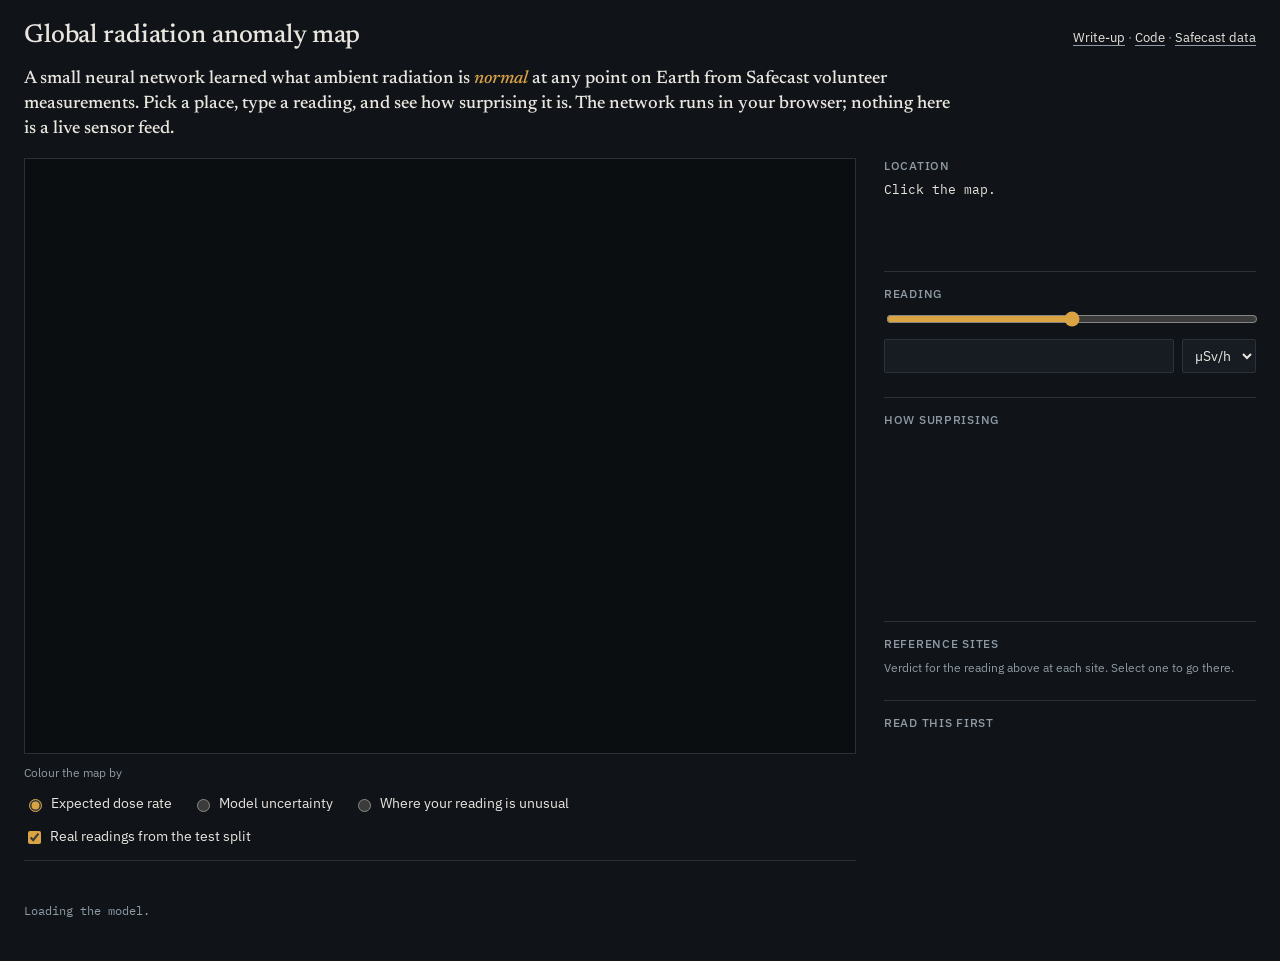
==== demo/index.html @ 501595dc "Add static browser demo: model-coloured map, reading scorer, test-split replay" ====
<!doctype html>
<html lang="en">
<head>
  <meta charset="utf-8">
  <meta name="viewport" content="width=device-width, initial-scale=1">
  <title>Global radiation anomaly map</title>
  <meta name="description" content="A neural network trained on Safecast measurements estimates the normal radiation dose rate anywhere on Earth and scores a reading against it. The model runs in your browser.">
  <link rel="icon" href="data:,">
  <link rel="stylesheet" href="vendor/leaflet/leaflet.css">
  <link rel="stylesheet" href="style.css">
</head>
<body>
  <header class="top">
    <h1>Global radiation anomaly map</h1>
    <p class="meta">
      <a href="https://hsilvosa.com/projects/radiation-anomaly-map/">Write-up</a> &middot;
      <a href="https://github.com/hsilvosa/radioctive-detection-map">Code</a> &middot;
      <a href="https://huggingface.co/datasets/hsilvosa/safecast-radiation">Safecast data</a>
    </p>
  </header>

  <main>
    <p class="lede">
      A small neural network learned what ambient radiation is <em>normal</em> at any point on Earth from
      Safecast volunteer measurements. Pick a place, type a reading, and see how surprising it is. The network
      runs in your browser; nothing here is a live sensor feed.
    </p>

    <div class="stage">
      <section class="mapcol" aria-label="Map">
        <div class="mapbox">
          <div id="map" role="application" aria-label="Interactive map. Click to choose a location."></div>
          <div id="busy" class="busy" hidden>Computing</div>
          <div id="fail" class="busy fail" hidden></div>
        </div>
        <div class="mapbar">
          <fieldset class="modes">
            <legend>Colour the map by</legend>
            <label><input type="radio" name="mode" value="baseline" checked> Expected dose rate</label>
            <label><input type="radio" name="mode" value="uncertainty"> Model uncertainty</label>
            <label><input type="radio" name="mode" value="surprise"> Where your reading is unusual</label>
          </fieldset>
          <label class="check"><input type="checkbox" id="samples-toggle" checked> Real readings from the test split</label>
        </div>
        <div class="legend" id="legend"></div>
        <p class="caption" id="caption">Loading the model.</p>
      </section>

      <aside class="panel">
        <section aria-live="polite">
          <h2>Location</h2>
          <p class="place" id="place">Click the map.</p>
          <p class="sentence" id="expect"></p>
        </section>

        <section>
          <h2>Reading</h2>
          <div class="reading">
            <input type="range" id="reading-range" min="0" max="1000" step="1" aria-label="Reading, logarithmic scale">
            <div class="reading-row">
              <input type="number" id="reading-num" min="0" step="any" inputmode="decimal" aria-label="Reading value">
              <select id="reading-unit" aria-label="Unit">
                <option value="usv">&micro;Sv/h</option>
                <option value="cpm">CPM</option>
              </select>
            </div>
            <div class="chips" id="chips"></div>
          </div>
        </section>

        <section aria-live="polite">
          <h2>How surprising</h2>
          <svg id="chart" viewBox="0 0 340 150" role="img" aria-label="Distribution of expected readings with the current reading marked"></svg>
          <div id="verdict" class="verdict"></div>
        </section>

        <section>
          <h2>Reference sites</h2>
          <p class="hint">Verdict for the reading above at each site. Select one to go there.</p>
          <table class="sites" id="sites"><tbody></tbody></table>
        </section>

        <section class="note">
          <h2>Read this first</h2>
          <p id="limits"></p>
        </section>
      </aside>
    </div>
  </main>

  <script src="vendor/leaflet/leaflet.js"></script>
  <script src="model.js"></script>
  <script src="app.js"></script>
</body>
</html>
---- demo/vendor/leaflet/leaflet.css ----
/* required styles */

.leaflet-pane,
.leaflet-tile,
.leaflet-marker-icon,
.leaflet-marker-shadow,
.leaflet-tile-container,
.leaflet-pane > svg,
.leaflet-pane > canvas,
.leaflet-zoom-box,
.leaflet-image-layer,
.leaflet-layer {
	position: absolute;
	left: 0;
	top: 0;
	}
.leaflet-container {
	overflow: hidden;
	}
.leaflet-tile,
.leaflet-marker-icon,
.leaflet-marker-shadow {
	-webkit-user-select: none;
	   -moz-user-select: none;
	        user-select: none;
	  -webkit-user-drag: none;
	}
/* Prevents IE11 from highlighting tiles in blue */
.leaflet-tile::selection {
	background: transparent;
}
/* Safari renders non-retina tile on retina better with this, but Chrome is worse */
.leaflet-safari .leaflet-tile {
	image-rendering: -webkit-optimize-contrast;
	}
/* hack that prevents hw layers "stretching" when loading new tiles */
.leaflet-safari .leaflet-tile-container {
	width: 1600px;
	height: 1600px;
	-webkit-transform-origin: 0 0;
	}
.leaflet-marker-icon,
.leaflet-marker-shadow {
	display: block;
	}
/* .leaflet-container svg: reset svg max-width decleration shipped in Joomla! (joomla.org) 3.x */
/* .leaflet-container img: map is broken in FF if you have max-width: 100% on tiles */
.leaflet-container .leaflet-overlay-pane svg {
	max-width: none !important;
	max-height: none !important;
	}
.leaflet-container .leaflet-marker-pane img,
.leaflet-container .leaflet-shadow-pane img,
.leaflet-container .leaflet-tile-pane img,
.leaflet-container img.leaflet-image-layer,
.leaflet-container .leaflet-tile {
	max-width: none !important;
	max-height: none !important;
	width: auto;
	padding: 0;
	}

.leaflet-container img.leaflet-tile {
	/* See: https://bugs.chromium.org/p/chromium/issues/detail?id=600120 */
	mix-blend-mode: plus-lighter;
}

.leaflet-container.leaflet-touch-zoom {
	-ms-touch-action: pan-x pan-y;
	touch-action: pan-x pan-y;
	}
.leaflet-container.leaflet-touch-drag {
	-ms-touch-action: pinch-zoom;
	/* Fallback for FF which doesn't support pinch-zoom */
	touch-action: none;
	touch-action: pinch-zoom;
}
.leaflet-container.leaflet-touch-drag.leaflet-touch-zoom {
	-ms-touch-action: none;
	touch-action: none;
}
.leaflet-container {
	-webkit-tap-highlight-color: transparent;
}
.leaflet-container a {
	-webkit-tap-highlight-color: rgba(51, 181, 229, 0.4);
}
.leaflet-tile {
	filter: inherit;
	visibility: hidden;
	}
.leaflet-tile-loaded {
	visibility: inherit;
	}
.leaflet-zoom-box {
	width: 0;
	height: 0;
	-moz-box-sizing: border-box;
	     box-sizing: border-box;
	z-index: 800;
	}
/* workaround for https://bugzilla.mozilla.org/show_bug.cgi?id=888319 */
.leaflet-overlay-pane svg {
	-moz-user-select: none;
	}

.leaflet-pane         { z-index: 400; }

.leaflet-tile-pane    { z-index: 200; }
.leaflet-overlay-pane { z-index: 400; }
.leaflet-shadow-pane  { z-index: 500; }
.leaflet-marker-pane  { z-index: 600; }
.leaflet-tooltip-pane   { z-index: 650; }
.leaflet-popup-pane   { z-index: 700; }

.leaflet-map-pane canvas { z-index: 100; }
.leaflet-map-pane svg    { z-index: 200; }

.leaflet-vml-shape {
	width: 1px;
	height: 1px;
	}
.lvml {
	behavior: url(#default#VML);
	display: inline-block;
	position: absolute;
	}


/* control positioning */

.leaflet-control {
	position: relative;
	z-index: 800;
	pointer-events: visiblePainted; /* IE 9-10 doesn't have auto */
	pointer-events: auto;
	}
.leaflet-top,
.leaflet-bottom {
	position: absolute;
	z-index: 1000;
	pointer-events: none;
	}
.leaflet-top {
	top: 0;
	}
.leaflet-right {
	right: 0;
	}
.leaflet-bottom {
	bottom: 0;
	}
.leaflet-left {
	left: 0;
	}
.leaflet-control {
	float: left;
	clear: both;
	}
.leaflet-right .leaflet-control {
	float: right;
	}
.leaflet-top .leaflet-control {
	margin-top: 10px;
	}
.leaflet-bottom .leaflet-control {
	margin-bottom: 10px;
	}
.leaflet-left .leaflet-control {
	margin-left: 10px;
	}
.leaflet-right .leaflet-control {
	margin-right: 10px;
	}


/* zoom and fade animations */

.leaflet-fade-anim .leaflet-popup {
	opacity: 0;
	-webkit-transition: opacity 0.2s linear;
	   -moz-transition: opacity 0.2s linear;
	        transition: opacity 0.2s linear;
	}
.leaflet-fade-anim .leaflet-map-pane .leaflet-popup {
	opacity: 1;
	}
.leaflet-zoom-animated {
	-webkit-transform-origin: 0 0;
	    -ms-transform-origin: 0 0;
	        transform-origin: 0 0;
	}
svg.leaflet-zoom-animated {
	will-change: transform;
}

.leaflet-zoom-anim .leaflet-zoom-animated {
	-webkit-transition: -webkit-transform 0.25s cubic-bezier(0,0,0.25,1);
	   -moz-transition:    -moz-transform 0.25s cubic-bezier(0,0,0.25,1);
	        transition:         transform 0.25s cubic-bezier(0,0,0.25,1);
	}
.leaflet-zoom-anim .leaflet-tile,
.leaflet-pan-anim .leaflet-tile {
	-webkit-transition: none;
	   -moz-transition: none;
	        transition: none;
	}

.leaflet-zoom-anim .leaflet-zoom-hide {
	visibility: hidden;
	}


/* cursors */

.leaflet-interactive {
	cursor: pointer;
	}
.leaflet-grab {
	cursor: -webkit-grab;
	cursor:    -moz-grab;
	cursor:         grab;
	}
.leaflet-crosshair,
.leaflet-crosshair .leaflet-interactive {
	cursor: crosshair;
	}
.leaflet-popup-pane,
.leaflet-control {
	cursor: auto;
	}
.leaflet-dragging .leaflet-grab,
.leaflet-dragging .leaflet-grab .leaflet-interactive,
.leaflet-dragging .leaflet-marker-draggable {
	cursor: move;
	cursor: -webkit-grabbing;
	cursor:    -moz-grabbing;
	cursor:         grabbing;
	}

/* marker & overlays interactivity */
.leaflet-marker-icon,
.leaflet-marker-shadow,
.leaflet-image-layer,
.leaflet-pane > svg path,
.leaflet-tile-container {
	pointer-events: none;
	}

.leaflet-marker-icon.leaflet-interactive,
.leaflet-image-layer.leaflet-interactive,
.leaflet-pane > svg path.leaflet-interactive,
svg.leaflet-image-layer.leaflet-interactive path {
	pointer-events: visiblePainted; /* IE 9-10 doesn't have auto */
	pointer-events: auto;
	}

/* visual tweaks */

.leaflet-container {
	background: #ddd;
	outline-offset: 1px;
	}
.leaflet-container a {
	color: #0078A8;
	}
.leaflet-zoom-box {
	border: 2px dotted #38f;
	background: rgba(255,255,255,0.5);
	}


/* general typography */
.leaflet-container {
	font-family: "Helvetica Neue", Arial, Helvetica, sans-serif;
	font-size: 12px;
	font-size: 0.75rem;
	line-height: 1.5;
	}


/* general toolbar styles */

.leaflet-bar {
	box-shadow: 0 1px 5px rgba(0,0,0,0.65);
	border-radius: 4px;
	}
.leaflet-bar a {
	background-color: #fff;
	border-bottom: 1px solid #ccc;
	width: 26px;
	height: 26px;
	line-height: 26px;
	display: block;
	text-align: center;
	text-decoration: none;
	color: black;
	}
.leaflet-bar a,
.leaflet-control-layers-toggle {
	background-position: 50% 50%;
	background-repeat: no-repeat;
	display: block;
	}
.leaflet-bar a:hover,
.leaflet-bar a:focus {
	background-color: #f4f4f4;
	}
.leaflet-bar a:first-child {
	border-top-left-radius: 4px;
	border-top-right-radius: 4px;
	}
.leaflet-bar a:last-child {
	border-bottom-left-radius: 4px;
	border-bottom-right-radius: 4px;
	border-bottom: none;
	}
.leaflet-bar a.leaflet-disabled {
	cursor: default;
	background-color: #f4f4f4;
	color: #bbb;
	}

.leaflet-touch .leaflet-bar a {
	width: 30px;
	height: 30px;
	line-height: 30px;
	}
.leaflet-touch .leaflet-bar a:first-child {
	border-top-left-radius: 2px;
	border-top-right-radius: 2px;
	}
.leaflet-touch .leaflet-bar a:last-child {
	border-bottom-left-radius: 2px;
	border-bottom-right-radius: 2px;
	}

/* zoom control */

.leaflet-control-zoom-in,
.leaflet-control-zoom-out {
	font: bold 18px 'Lucida Console', Monaco, monospace;
	text-indent: 1px;
	}

.leaflet-touch .leaflet-control-zoom-in, .leaflet-touch .leaflet-control-zoom-out  {
	font-size: 22px;
	}


/* layers control */

.leaflet-control-layers {
	box-shadow: 0 1px 5px rgba(0,0,0,0.4);
	background: #fff;
	border-radius: 5px;
	}
.leaflet-control-layers-toggle {
	background-image: url(images/layers.png);
	width: 36px;
	height: 36px;
	}
.leaflet-retina .leaflet-control-layers-toggle {
	background-image: url(images/layers-2x.png);
	background-size: 26px 26px;
	}
.leaflet-touch .leaflet-control-layers-toggle {
	width: 44px;
	height: 44px;
	}
.leaflet-control-layers .leaflet-control-layers-list,
.leaflet-control-layers-expanded .leaflet-control-layers-toggle {
	display: none;
	}
.leaflet-control-layers-expanded .leaflet-control-layers-list {
	display: block;
	position: relative;
	}
.leaflet-control-layers-expanded {
	padding: 6px 10px 6px 6px;
	color: #333;
	background: #fff;
	}
.leaflet-control-layers-scrollbar {
	overflow-y: scroll;
	overflow-x: hidden;
	padding-right: 5px;
	}
.leaflet-control-layers-selector {
	margin-top: 2px;
	position: relative;
	top: 1px;
	}
.leaflet-control-layers label {
	display: block;
	font-size: 13px;
	font-size: 1.08333em;
	}
.leaflet-control-layers-separator {
	height: 0;
	border-top: 1px solid #ddd;
	margin: 5px -10px 5px -6px;
	}

/* Default icon URLs */
.leaflet-default-icon-path { /* used only in path-guessing heuristic, see L.Icon.Default */
	background-image: url(images/marker-icon.png);
	}


/* attribution and scale controls */

.leaflet-container .leaflet-control-attribution {
	background: #fff;
	background: rgba(255, 255, 255, 0.8);
	margin: 0;
	}
.leaflet-control-attribution,
.leaflet-control-scale-line {
	padding: 0 5px;
	color: #333;
	line-height: 1.4;
	}
.leaflet-control-attribution a {
	text-decoration: none;
	}
.leaflet-control-attribution a:hover,
.leaflet-control-attribution a:focus {
	text-decoration: underline;
	}
.leaflet-attribution-flag {
	display: inline !important;
	vertical-align: baseline !important;
	width: 1em;
	height: 0.6669em;
	}
.leaflet-left .leaflet-control-scale {
	margin-left: 5px;
	}
.leaflet-bottom .leaflet-control-scale {
	margin-bottom: 5px;
	}
.leaflet-control-scale-line {
	border: 2px solid #777;
	border-top: none;
	line-height: 1.1;
	padding: 2px 5px 1px;
	white-space: nowrap;
	-moz-box-sizing: border-box;
	     box-sizing: border-box;
	background: rgba(255, 255, 255, 0.8);
	text-shadow: 1px 1px #fff;
	}
.leaflet-control-scale-line:not(:first-child) {
	border-top: 2px solid #777;
	border-bottom: none;
	margin-top: -2px;
	}
.leaflet-control-scale-line:not(:first-child):not(:last-child) {
	border-bottom: 2px solid #777;
	}

.leaflet-touch .leaflet-control-attribution,
.leaflet-touch .leaflet-control-layers,
.leaflet-touch .leaflet-bar {
	box-shadow: none;
	}
.leaflet-touch .leaflet-control-layers,
.leaflet-touch .leaflet-bar {
	border: 2px solid rgba(0,0,0,0.2);
	background-clip: padding-box;
	}


/* popup */

.leaflet-popup {
	position: absolute;
	text-align: center;
	margin-bottom: 20px;
	}
.leaflet-popup-content-wrapper {
	padding: 1px;
	text-align: left;
	border-radius: 12px;
	}
.leaflet-popup-content {
	margin: 13px 24px 13px 20px;
	line-height: 1.3;
	font-size: 13px;
	font-size: 1.08333em;
	min-height: 1px;
	}
.leaflet-popup-content p {
	margin: 17px 0;
	margin: 1.3em 0;
	}
.leaflet-popup-tip-container {
	width: 40px;
	height: 20px;
	position: absolute;
	left: 50%;
	margin-top: -1px;
	margin-left: -20px;
	overflow: hidden;
	pointer-events: none;
	}
.leaflet-popup-tip {
	width: 17px;
	height: 17px;
	padding: 1px;

	margin: -10px auto 0;
	pointer-events: auto;

	-webkit-transform: rotate(45deg);
	   -moz-transform: rotate(45deg);
	    -ms-transform: rotate(45deg);
	        transform: rotate(45deg);
	}
.leaflet-popup-content-wrapper,
.leaflet-popup-tip {
	background: white;
	color: #333;
	box-shadow: 0 3px 14px rgba(0,0,0,0.4);
	}
.leaflet-container a.leaflet-popup-close-button {
	position: absolute;
	top: 0;
	right: 0;
	border: none;
	text-align: center;
	width: 24px;
	height: 24px;
	font: 16px/24px Tahoma, Verdana, sans-serif;
	color: #757575;
	text-decoration: none;
	background: transparent;
	}
.leaflet-container a.leaflet-popup-close-button:hover,
.leaflet-container a.leaflet-popup-close-button:focus {
	color: #585858;
	}
.leaflet-popup-scrolled {
	overflow: auto;
	}

.leaflet-oldie .leaflet-popup-content-wrapper {
	-ms-zoom: 1;
	}
.leaflet-oldie .leaflet-popup-tip {
	width: 24px;
	margin: 0 auto;

	-ms-filter: "progid:DXImageTransform.Microsoft.Matrix(M11=0.70710678, M12=0.70710678, M21=-0.70710678, M22=0.70710678)";
	filter: progid:DXImageTransform.Microsoft.Matrix(M11=0.70710678, M12=0.70710678, M21=-0.70710678, M22=0.70710678);
	}

.leaflet-oldie .leaflet-control-zoom,
.leaflet-oldie .leaflet-control-layers,
.leaflet-oldie .leaflet-popup-content-wrapper,
.leaflet-oldie .leaflet-popup-tip {
	border: 1px solid #999;
	}


/* div icon */

.leaflet-div-icon {
	background: #fff;
	border: 1px solid #666;
	}


/* Tooltip */
/* Base styles for the element that has a tooltip */
.leaflet-tooltip {
	position: absolute;
	padding: 6px;
	background-color: #fff;
	border: 1px solid #fff;
	border-radius: 3px;
	color: #222;
	white-space: nowrap;
	-webkit-user-select: none;
	-moz-user-select: none;
	-ms-user-select: none;
	user-select: none;
	pointer-events: none;
	box-shadow: 0 1px 3px rgba(0,0,0,0.4);
	}
.leaflet-tooltip.leaflet-interactive {
	cursor: pointer;
	pointer-events: auto;
	}
.leaflet-tooltip-top:before,
.leaflet-tooltip-bottom:before,
.leaflet-tooltip-left:before,
.leaflet-tooltip-right:before {
	position: absolute;
	pointer-events: none;
	border: 6px solid transparent;
	background: transparent;
	content: "";
	}

/* Directions */

.leaflet-tooltip-bottom {
	margin-top: 6px;
}
.leaflet-tooltip-top {
	margin-top: -6px;
}
.leaflet-tooltip-bottom:before,
.leaflet-tooltip-top:before {
	left: 50%;
	margin-left: -6px;
	}
.leaflet-tooltip-top:before {
	bottom: 0;
	margin-bottom: -12px;
	border-top-color: #fff;
	}
.leaflet-tooltip-bottom:before {
	top: 0;
	margin-top: -12px;
	margin-left: -6px;
	border-bottom-color: #fff;
	}
.leaflet-tooltip-left {
	margin-left: -6px;
}
.leaflet-tooltip-right {
	margin-left: 6px;
}
.leaflet-tooltip-left:before,
.leaflet-tooltip-right:before {
	top: 50%;
	margin-top: -6px;
	}
.leaflet-tooltip-left:before {
	right: 0;
	margin-right: -12px;
	border-left-color: #fff;
	}
.leaflet-tooltip-right:before {
	left: 0;
	margin-left: -12px;
	border-right-color: #fff;
	}

/* Printing */

@media print {
	/* Prevent printers from removing background-images of controls. */
	.leaflet-control {
		-webkit-print-color-adjust: exact;
		print-color-adjust: exact;
		}
	}
---- demo/style.css ----
@font-face { font-family: "Newsreader"; font-weight: 500; font-style: normal; font-display: swap; src: url("fonts/newsreader-latin-500-normal.woff2") format("woff2"); }
@font-face { font-family: "Newsreader"; font-weight: 500; font-style: italic; font-display: swap; src: url("fonts/newsreader-latin-500-italic.woff2") format("woff2"); }
@font-face { font-family: "IBM Plex Sans"; font-weight: 400; font-display: swap; src: url("fonts/ibm-plex-sans-latin-400-normal.woff2") format("woff2"); }
@font-face { font-family: "IBM Plex Sans"; font-weight: 500; font-display: swap; src: url("fonts/ibm-plex-sans-latin-500-normal.woff2") format("woff2"); }
@font-face { font-family: "IBM Plex Mono"; font-weight: 400; font-display: swap; src: url("fonts/ibm-plex-mono-latin-400-normal.woff2") format("woff2"); }
@font-face { font-family: "IBM Plex Mono"; font-weight: 500; font-display: swap; src: url("fonts/ibm-plex-mono-latin-500-normal.woff2") format("woff2"); }

:root {
  --bg: #101418; --raise: #161c22; --line: #29323b; --fg: #e9e6df; --muted: #8e9aa5;
  --accent: #d9a441; --ok: #8fb996; --high: #d4795a; --crit: #e0554a;
  --serif: "Newsreader", Georgia, serif; --ui: "IBM Plex Sans", "Segoe UI", sans-serif;
  --mono: "IBM Plex Mono", Consolas, monospace;
  color-scheme: dark;
}
* { box-sizing: border-box; }
body { margin: 0; background: var(--bg); color: var(--fg); font: 14px/1.55 var(--ui); }
a { color: var(--fg); text-decoration-color: var(--muted); text-underline-offset: 3px; }
a:hover { text-decoration-color: var(--accent); }
:focus-visible { outline: 2px solid var(--accent); outline-offset: 2px; }

.top { display: flex; justify-content: space-between; align-items: baseline; gap: 16px; flex-wrap: wrap;
  max-width: 1320px; margin: 0 auto; padding: 22px 24px 8px; }
h1 { margin: 0; font: 500 26px/1.1 var(--serif); letter-spacing: -.005em; }
.meta { margin: 0; color: var(--muted); font-size: 13px; }
main { max-width: 1320px; margin: 0 auto; padding: 8px 24px 40px; }
.lede { margin: 0 0 16px; max-width: 52em; font: 500 18px/1.4 var(--serif); }
.lede em { color: var(--accent); font-style: italic; }

.stage { display: grid; grid-template-columns: minmax(0, 1fr) 372px; gap: 28px; align-items: start; }

/* map column */
.mapbox { position: relative; border: 1px solid var(--line); }
#map { height: clamp(420px, 66vh, 740px); background: #0b0e11; }
.busy { position: absolute; top: 10px; left: 10px; z-index: 900; padding: 3px 10px; background: var(--raise);
  border: 1px solid var(--line); font: 400 12px var(--mono); color: var(--muted); }
.busy.fail { color: var(--crit); border-color: var(--crit); max-width: 70%; }
.mapbar { display: flex; justify-content: space-between; align-items: flex-end; gap: 12px 24px; flex-wrap: wrap; padding: 10px 0 4px; }
.modes { border: 0; margin: 0; padding: 0; display: flex; gap: 6px 20px; flex-wrap: wrap; }
.modes legend { font-size: 12px; color: var(--muted); padding: 0 0 4px; float: left; width: 100%; }
.modes label, .check { display: inline-flex; align-items: center; gap: 6px; cursor: pointer; }
input[type=radio], input[type=checkbox], input[type=range] { accent-color: var(--accent); }
.legend { display: flex; align-items: center; gap: 14px; flex-wrap: wrap; padding: 8px 0 0; border-top: 1px solid var(--line);
  margin-top: 8px; font-size: 12px; color: var(--muted); min-height: 36px; }
.ramp { width: 220px; height: 8px; }
.ramp-labels { display: flex; justify-content: space-between; width: 220px; font: 400 11px var(--mono); margin-top: 3px; }
.swatch { display: inline-flex; align-items: center; gap: 6px; }
.swatch i { width: 12px; height: 12px; display: inline-block; border: 1px solid var(--line); }
.caption { margin: 6px 0 0; font-size: 12px; color: var(--muted); font-family: var(--mono); }

/* panel */
.panel section { padding: 14px 0 16px; border-top: 1px solid var(--line); }
.panel section:first-child { border-top: 0; padding-top: 0; }
h2 { margin: 0 0 8px; font: 500 12px var(--ui); letter-spacing: .06em; text-transform: uppercase; color: var(--muted); }
.place { margin: 0; font: 400 13px var(--mono); }
.sentence { margin: 6px 0 0; font: 500 18px/1.4 var(--serif); min-height: 2.8em; }
.n { font-family: var(--mono); font-size: .84em; font-weight: 500; color: var(--accent); white-space: nowrap; }
.hint { margin: 0 0 6px; font-size: 12px; color: var(--muted); }

.reading input[type=range] { width: 100%; }
.reading-row { display: flex; gap: 8px; margin-top: 6px; }
input[type=number], select { background: var(--raise); color: var(--fg); border: 1px solid var(--line); border-radius: 2px;
  font: 400 14px var(--mono); padding: 6px 8px; min-width: 0; }
input[type=number] { flex: 1; }
select { font-family: var(--ui); }
input[type=number]:focus, select:focus { border-color: var(--accent); outline: 0; }
.chips { display: flex; flex-wrap: wrap; gap: 6px; margin-top: 8px; }
.chips button { background: none; color: var(--fg); border: 1px solid var(--line); border-radius: 2px; padding: 3px 9px;
  font: 400 12px var(--mono); cursor: pointer; }
.chips button:hover { border-color: var(--accent); }

#chart { width: 100%; height: auto; display: block; }
#chart text { fill: var(--muted); font: 400 10px var(--mono); }
#chart .axis { stroke: var(--line); }
#chart .dens { fill: #232d36; }
#chart .band { fill: #5f7b8e; }
#chart .read { stroke: var(--accent); stroke-width: 1.5; }
#chart text.read-label { fill: var(--accent); }
#chart .zt { stroke: var(--muted); }
.verdict { margin-top: 6px; }
.verdict .line { display: flex; align-items: baseline; gap: 10px; flex-wrap: wrap; font: 400 13px var(--mono); }
.verdict p { margin: 4px 0 0; color: var(--fg); }
.verdict p.warn { color: var(--muted); }
.sev { font: 500 12px var(--mono); letter-spacing: .04em; padding: 1px 8px; border: 1px solid currentColor; border-radius: 2px; }
.sev-NORMAL { color: var(--ok); }
.sev-ELEVATED { color: var(--accent); }
.sev-ANOMALY_HIGH { color: var(--high); }
.sev-ANOMALY_CRITICAL { color: var(--crit); }

.sites { width: 100%; border-collapse: collapse; font-size: 13px; }
.sites td { padding: 4px 0; border-bottom: 1px solid var(--line); vertical-align: baseline; }
.sites td.v { text-align: right; font-family: var(--mono); font-size: 12px; color: var(--muted); padding-right: 10px; white-space: nowrap; }
.sites td.s { text-align: right; }
.sites button { background: none; border: 0; padding: 0; color: var(--fg); font: inherit; text-align: left; cursor: pointer;
  text-decoration: underline; text-decoration-color: var(--line); text-underline-offset: 3px; }
.sites button:hover { text-decoration-color: var(--accent); }
.sites .sev { font-size: 11px; padding: 0 6px; }

.note p { margin: 0; color: var(--muted); max-width: 40em; }
.note b { color: var(--fg); font-weight: 500; }

/* leaflet tweaks */
.leaflet-container { background: #0b0e11; font: 12px var(--ui); }
.leaflet-control-attribution { background: rgba(16, 20, 24, .8) !important; color: var(--muted) !important; }
.leaflet-control-attribution a { color: var(--muted) !important; }
.leaflet-bar a { background: var(--raise); color: var(--fg); border-bottom-color: var(--line); }
.leaflet-bar a:hover { background: #1f2831; color: var(--fg); }
.leaflet-tooltip { background: var(--raise); color: var(--fg); border: 1px solid var(--line); border-radius: 2px; box-shadow: none;
  font: 400 12px var(--mono); }
.leaflet-tooltip-top::before { border-top-color: var(--line); }
.leaflet-image-layer { image-rendering: auto; }

@media (max-width: 980px) {
  .stage { grid-template-columns: 1fr; }
  #map { height: 62vh; min-height: 360px; }
  .lede { font-size: 17px; }
}
@media (max-width: 520px) {
  .top, main { padding-left: 14px; padding-right: 14px; }
  .ramp, .ramp-labels { width: 100%; }
}
@media (prefers-reduced-motion: reduce) { * { animation: none !important; transition: none !important; } }
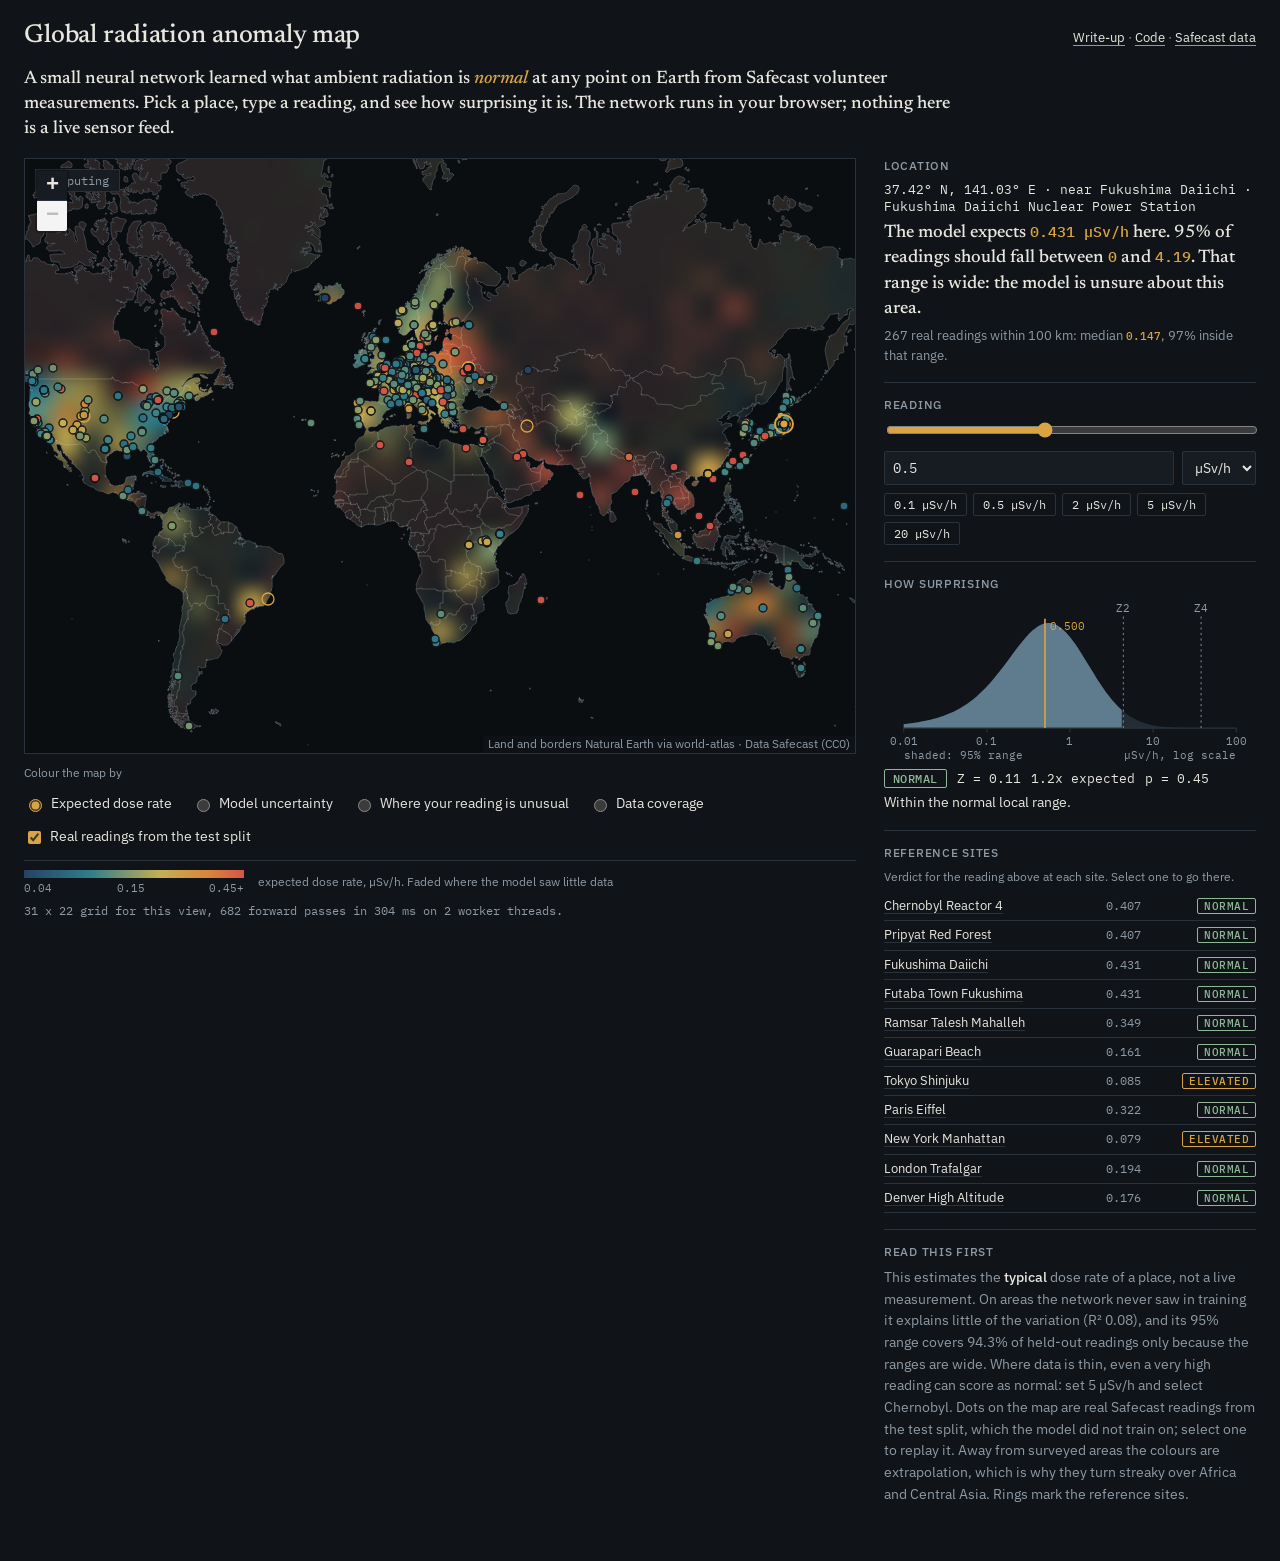
==== commit 4f460e4c: "Demo: honest colour ramp faded by data coverage, coverage mode, nearby real readings, shareable URL" ====
--- a/demo/index.html
+++ b/demo/index.html
@@ -39,6 +39,7 @@
             <label><input type="radio" name="mode" value="baseline" checked> Expected dose rate</label>
             <label><input type="radio" name="mode" value="uncertainty"> Model uncertainty</label>
             <label><input type="radio" name="mode" value="surprise"> Where your reading is unusual</label>
+            <label><input type="radio" name="mode" value="coverage"> Data coverage</label>
           </fieldset>
           <label class="check"><input type="checkbox" id="samples-toggle" checked> Real readings from the test split</label>
         </div>
@@ -51,6 +52,7 @@
           <h2>Location</h2>
           <p class="place" id="place">Click the map.</p>
           <p class="sentence" id="expect"></p>
+          <p class="nearby" id="nearby"></p>
         </section>
 
         <section>
--- a/demo/style.css
+++ b/demo/style.css
@@ -54,6 +54,7 @@
 .place { margin: 0; font: 400 13px var(--mono); }
 .sentence { margin: 6px 0 0; font: 500 18px/1.4 var(--serif); min-height: 2.8em; }
 .n { font-family: var(--mono); font-size: .84em; font-weight: 500; color: var(--accent); white-space: nowrap; }
+.nearby { margin: 4px 0 0; font-size: 13px; color: var(--muted); min-height: 1.5em; }
 .hint { margin: 0 0 6px; font-size: 12px; color: var(--muted); }
 
 .reading input[type=range] { width: 100%; }
